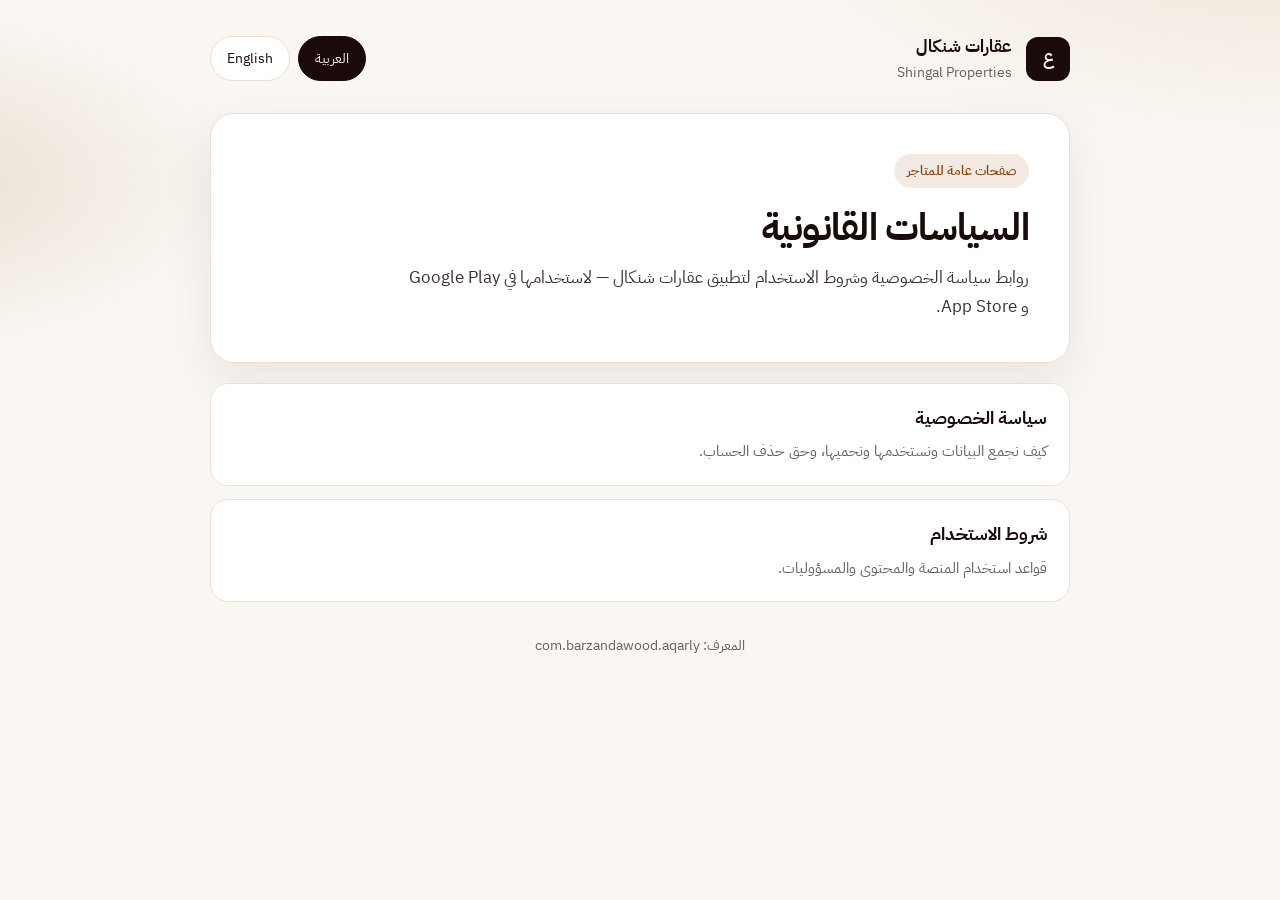
==== index.html @ 75a6cfd7 "Add files via upload" ====
<!DOCTYPE html>
<html lang="ar" dir="rtl">
<head>
  <meta charset="UTF-8" />
  <meta name="viewport" content="width=device-width, initial-scale=1" />
  <title>عقارات شنكال | السياسات القانونية</title>
  <meta name="description" content="سياسة الخصوصية وشروط الاستخدام لتطبيق عقارات شنكال" />
  <link rel="preconnect" href="https://fonts.googleapis.com" />
  <link rel="preconnect" href="https://fonts.gstatic.com" crossorigin />
  <link href="https://fonts.googleapis.com/css2?family=IBM+Plex+Sans+Arabic:wght@400;500;600;700&family=Source+Sans+3:wght@400;600;700&display=swap" rel="stylesheet" />
  <link rel="stylesheet" href="styles.css" />
</head>
<body dir="rtl">
  <div class="wrap">
    <header class="topbar">
      <a class="brand" href="index.html">
        <div class="brand-mark">ع</div>
        <div class="brand-text">
          <strong>عقارات شنكال</strong>
          <span>Shingal Properties</span>
        </div>
      </a>
      <div class="actions">
        <button type="button" class="btn active" id="btn-ar" onclick="setLang('ar')">العربية</button>
        <button type="button" class="btn" id="btn-en" onclick="setLang('en')">English</button>
      </div>
    </header>

    <section class="hero">
      <span class="eyebrow" data-ar="صفحات عامة للمتاجر" data-en="Public store pages">صفحات عامة للمتاجر</span>
      <h1 data-ar="السياسات القانونية" data-en="Legal policies">السياسات القانونية</h1>
      <p class="lead" data-ar="روابط سياسة الخصوصية وشروط الاستخدام لتطبيق عقارات شنكال — لاستخدامها في Google Play و App Store." data-en="Privacy Policy and Terms of Use for Shingal Properties — for Google Play and App Store listings.">روابط سياسة الخصوصية وشروط الاستخدام لتطبيق عقارات شنكال — لاستخدامها في Google Play و App Store.</p>
    </section>

    <div class="links">
      <a class="link-card" href="privacy.html">
        <strong data-ar="سياسة الخصوصية" data-en="Privacy Policy">سياسة الخصوصية</strong>
        <span data-ar="كيف نجمع البيانات ونستخدمها ونحميها، وحق حذف الحساب." data-en="How we collect, use, and protect data, including account deletion.">كيف نجمع البيانات ونستخدمها ونحميها، وحق حذف الحساب.</span>
      </a>
      <a class="link-card" href="terms.html">
        <strong data-ar="شروط الاستخدام" data-en="Terms of Use">شروط الاستخدام</strong>
        <span data-ar="قواعد استخدام المنصة والمحتوى والمسؤوليات." data-en="Rules for using the platform, content, and responsibilities.">قواعد استخدام المنصة والمحتوى والمسؤوليات.</span>
      </a>
    </div>

    <footer class="footer">
      <span data-ar="المعرف: com.barzandawood.aqarly" data-en="App ID: com.barzandawood.aqarly">المعرف: com.barzandawood.aqarly</span>
    </footer>
  </div>

  <script>
    function setLang(lang) {
      const isAr = lang === 'ar';
      document.documentElement.lang = isAr ? 'ar' : 'en';
      document.body.dir = isAr ? 'rtl' : 'ltr';
      document.getElementById('btn-ar').classList.toggle('active', isAr);
      document.getElementById('btn-en').classList.toggle('active', !isAr);
      document.querySelectorAll('[data-ar]').forEach((el) => {
        el.textContent = isAr ? el.getAttribute('data-ar') : el.getAttribute('data-en');
      });
      document.title = isAr
        ? 'عقارات شنكال | السياسات القانونية'
        : 'Shingal Properties | Legal policies';
    }
  </script>
</body>
</html>
---- styles.css ----
:root {
  --ink: #1a0a0a;
  --ink-soft: #3d2f2f;
  --muted: #6b5c5c;
  --line: #e8dfd6;
  --paper: #faf7f3;
  --card: #ffffff;
  --accent: #8b4513;
  --accent-soft: #f3ebe3;
  --radius: 18px;
  --shadow: 0 18px 50px rgba(26, 10, 10, 0.08);
  --font: "IBM Plex Sans Arabic", "Source Sans 3", system-ui, sans-serif;
}

* {
  box-sizing: border-box;
}

html {
  scroll-behavior: smooth;
}

body {
  margin: 0;
  min-height: 100vh;
  font-family: var(--font);
  color: var(--ink);
  background:
    radial-gradient(ellipse 80% 50% at 100% -10%, #efe4d8 0%, transparent 55%),
    radial-gradient(ellipse 60% 40% at -10% 20%, #e8ddd0 0%, transparent 50%),
    var(--paper);
  line-height: 1.75;
}

body[dir="rtl"] {
  text-align: right;
}

a {
  color: var(--accent);
  text-decoration: none;
}

a:hover {
  text-decoration: underline;
}

.wrap {
  width: min(860px, calc(100% - 2rem));
  margin: 0 auto;
  padding: 2rem 0 4rem;
}

.topbar {
  display: flex;
  flex-wrap: wrap;
  align-items: center;
  justify-content: space-between;
  gap: 1rem;
  margin-bottom: 1.75rem;
}

.brand {
  display: flex;
  align-items: center;
  gap: 0.85rem;
  color: inherit;
  text-decoration: none;
}

.brand:hover {
  text-decoration: none;
}

.brand-mark {
  width: 44px;
  height: 44px;
  border-radius: 12px;
  background: var(--ink);
  color: #f5efe8;
  display: grid;
  place-items: center;
  font-weight: 700;
  font-size: 1.05rem;
  letter-spacing: -0.02em;
}

.brand-text strong {
  display: block;
  font-size: 1.05rem;
}

.brand-text span {
  display: block;
  color: var(--muted);
  font-size: 0.85rem;
}

.actions {
  display: flex;
  flex-wrap: wrap;
  gap: 0.5rem;
}

.btn {
  border: 1px solid var(--line);
  background: var(--card);
  color: var(--ink);
  border-radius: 999px;
  padding: 0.55rem 1rem;
  font: inherit;
  font-size: 0.9rem;
  cursor: pointer;
  text-decoration: none;
}

.btn:hover {
  text-decoration: none;
  border-color: #d2c4b5;
}

.btn.active {
  background: var(--ink);
  border-color: var(--ink);
  color: #f7f1ea;
}

.hero {
  background: var(--card);
  border: 1px solid var(--line);
  border-radius: calc(var(--radius) + 6px);
  box-shadow: var(--shadow);
  padding: clamp(1.5rem, 4vw, 2.5rem);
  margin-bottom: 1.25rem;
}

.eyebrow {
  display: inline-block;
  background: var(--accent-soft);
  color: var(--accent);
  border-radius: 999px;
  padding: 0.35rem 0.8rem;
  font-size: 0.8rem;
  font-weight: 600;
  margin-bottom: 1rem;
}

.hero h1 {
  margin: 0 0 0.75rem;
  font-size: clamp(1.7rem, 4vw, 2.35rem);
  line-height: 1.25;
  letter-spacing: -0.02em;
}

.hero .lead {
  margin: 0;
  color: var(--ink-soft);
  font-size: 1.05rem;
  max-width: 62ch;
}

.meta {
  margin-top: 1.25rem;
  color: var(--muted);
  font-size: 0.92rem;
}

.card {
  background: var(--card);
  border: 1px solid var(--line);
  border-radius: var(--radius);
  padding: clamp(1.25rem, 3vw, 2rem);
  box-shadow: 0 8px 24px rgba(26, 10, 10, 0.04);
}

.section {
  padding: 1.15rem 0;
  border-bottom: 1px solid var(--line);
}

.section:last-child {
  border-bottom: 0;
  padding-bottom: 0;
}

.section:first-child {
  padding-top: 0;
}

.section h2 {
  margin: 0 0 0.55rem;
  font-size: 1.15rem;
  color: var(--ink);
}

.section p,
.section li {
  margin: 0;
  color: var(--ink-soft);
  white-space: pre-line;
}

.section ul {
  margin: 0;
  padding-inline-start: 1.2rem;
  color: var(--ink-soft);
}

.section li + li {
  margin-top: 0.35rem;
}

.lang-block {
  display: none;
}

.lang-block.show {
  display: block;
}

.links {
  display: grid;
  gap: 0.85rem;
  margin-top: 1.25rem;
}

.link-card {
  display: block;
  background: var(--card);
  border: 1px solid var(--line);
  border-radius: var(--radius);
  padding: 1.2rem 1.35rem;
  color: inherit;
  text-decoration: none;
  transition: border-color 0.15s ease, transform 0.15s ease;
}

.link-card:hover {
  text-decoration: none;
  border-color: #cbb8a4;
  transform: translateY(-1px);
}

.link-card strong {
  display: block;
  font-size: 1.1rem;
  margin-bottom: 0.25rem;
}

.link-card span {
  color: var(--muted);
  font-size: 0.95rem;
}

.footer {
  margin-top: 2rem;
  color: var(--muted);
  font-size: 0.88rem;
  text-align: center;
}

@media (max-width: 640px) {
  .wrap {
    width: min(100% - 1.25rem, 860px);
    padding-top: 1.25rem;
  }

  .topbar {
    align-items: flex-start;
  }
}
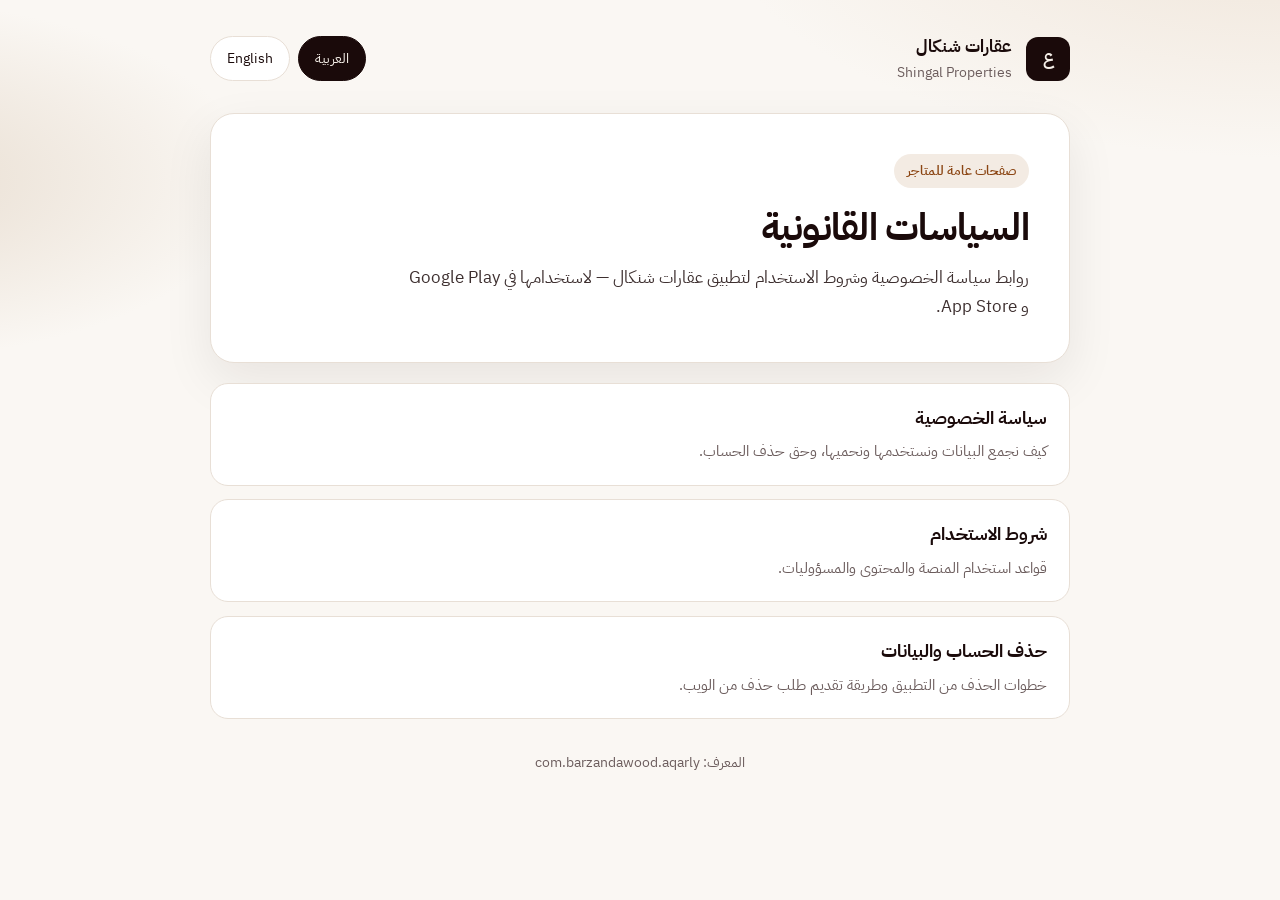
==== commit fa717f3c: "addnew" ====
--- a/index.html
+++ b/index.html
@@ -41,6 +41,10 @@
         <strong data-ar="شروط الاستخدام" data-en="Terms of Use">شروط الاستخدام</strong>
         <span data-ar="قواعد استخدام المنصة والمحتوى والمسؤوليات." data-en="Rules for using the platform, content, and responsibilities.">قواعد استخدام المنصة والمحتوى والمسؤوليات.</span>
       </a>
+      <a class="link-card" href="delete-account.html">
+        <strong data-ar="حذف الحساب والبيانات" data-en="Account and data deletion">حذف الحساب والبيانات</strong>
+        <span data-ar="خطوات الحذف من التطبيق وطريقة تقديم طلب حذف من الويب." data-en="In-app deletion steps and how to submit a deletion request from the web.">خطوات الحذف من التطبيق وطريقة تقديم طلب حذف من الويب.</span>
+      </a>
     </div>
 
     <footer class="footer">
